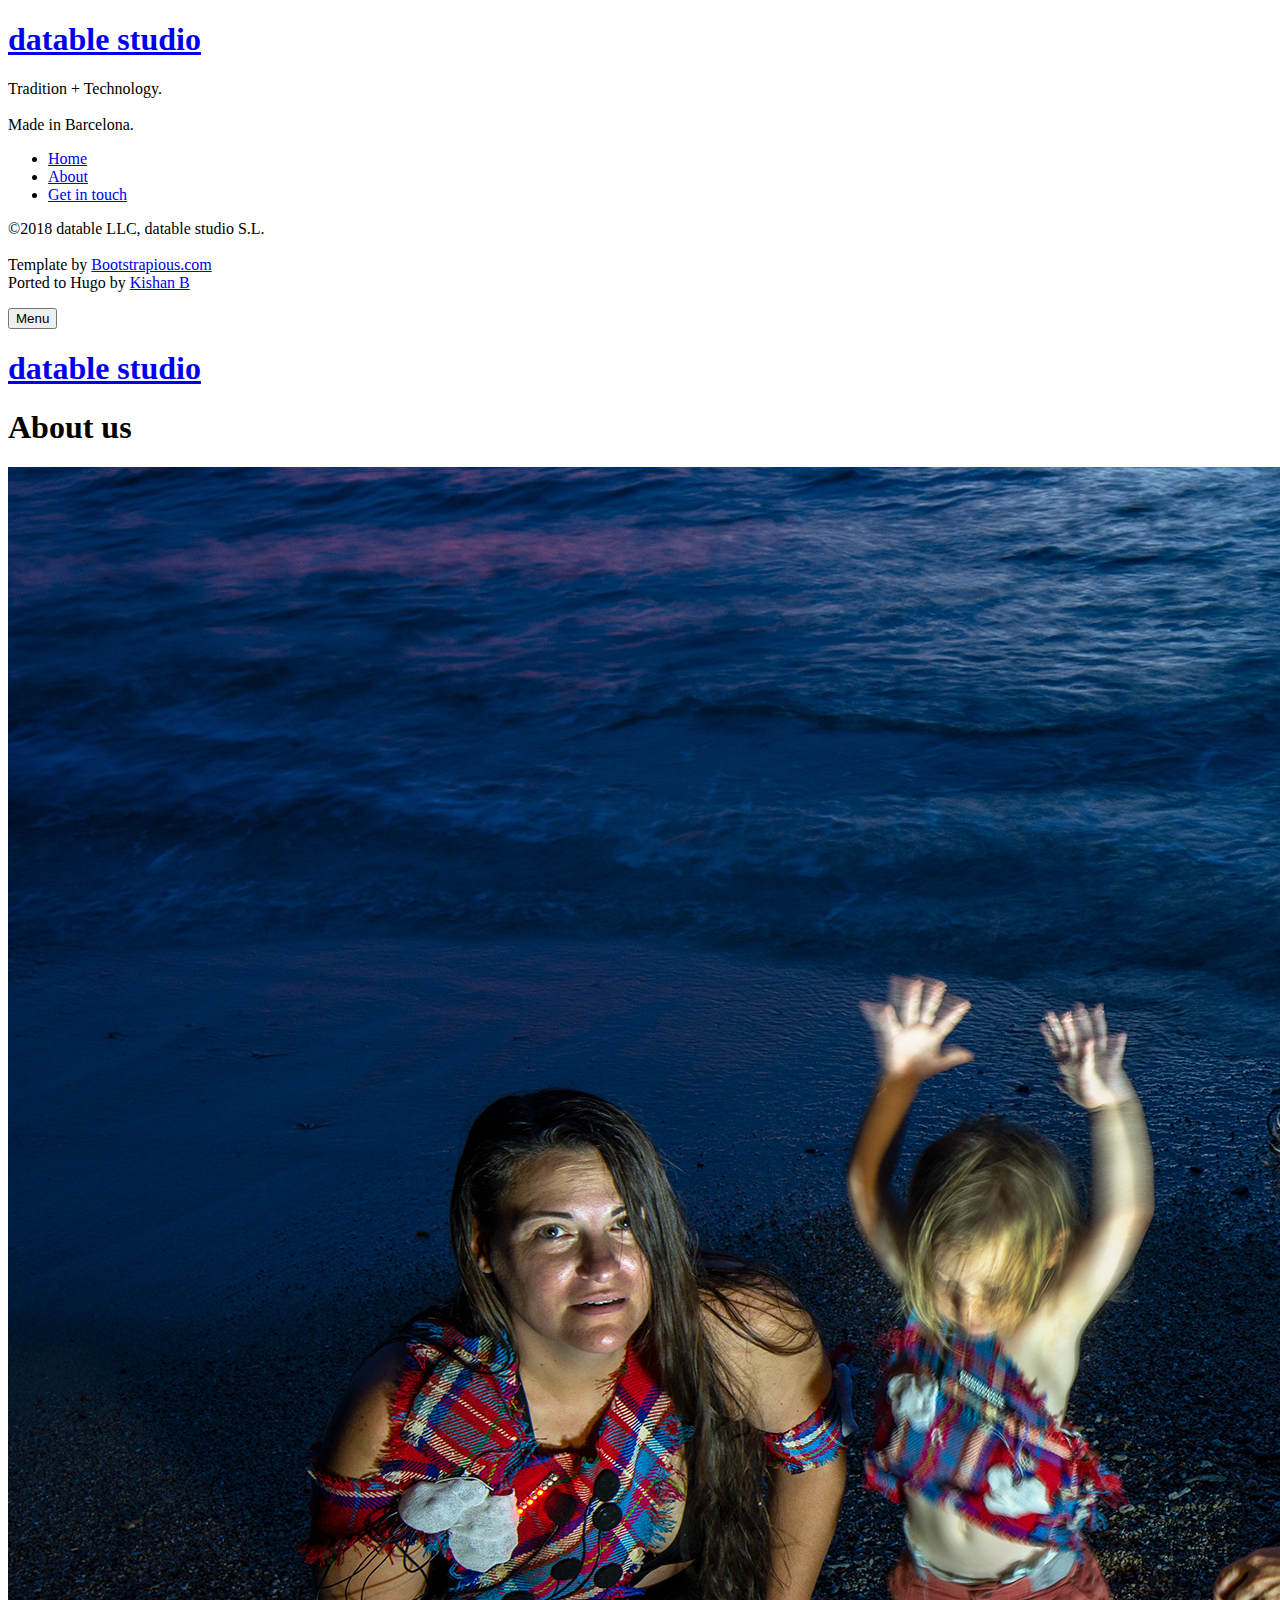
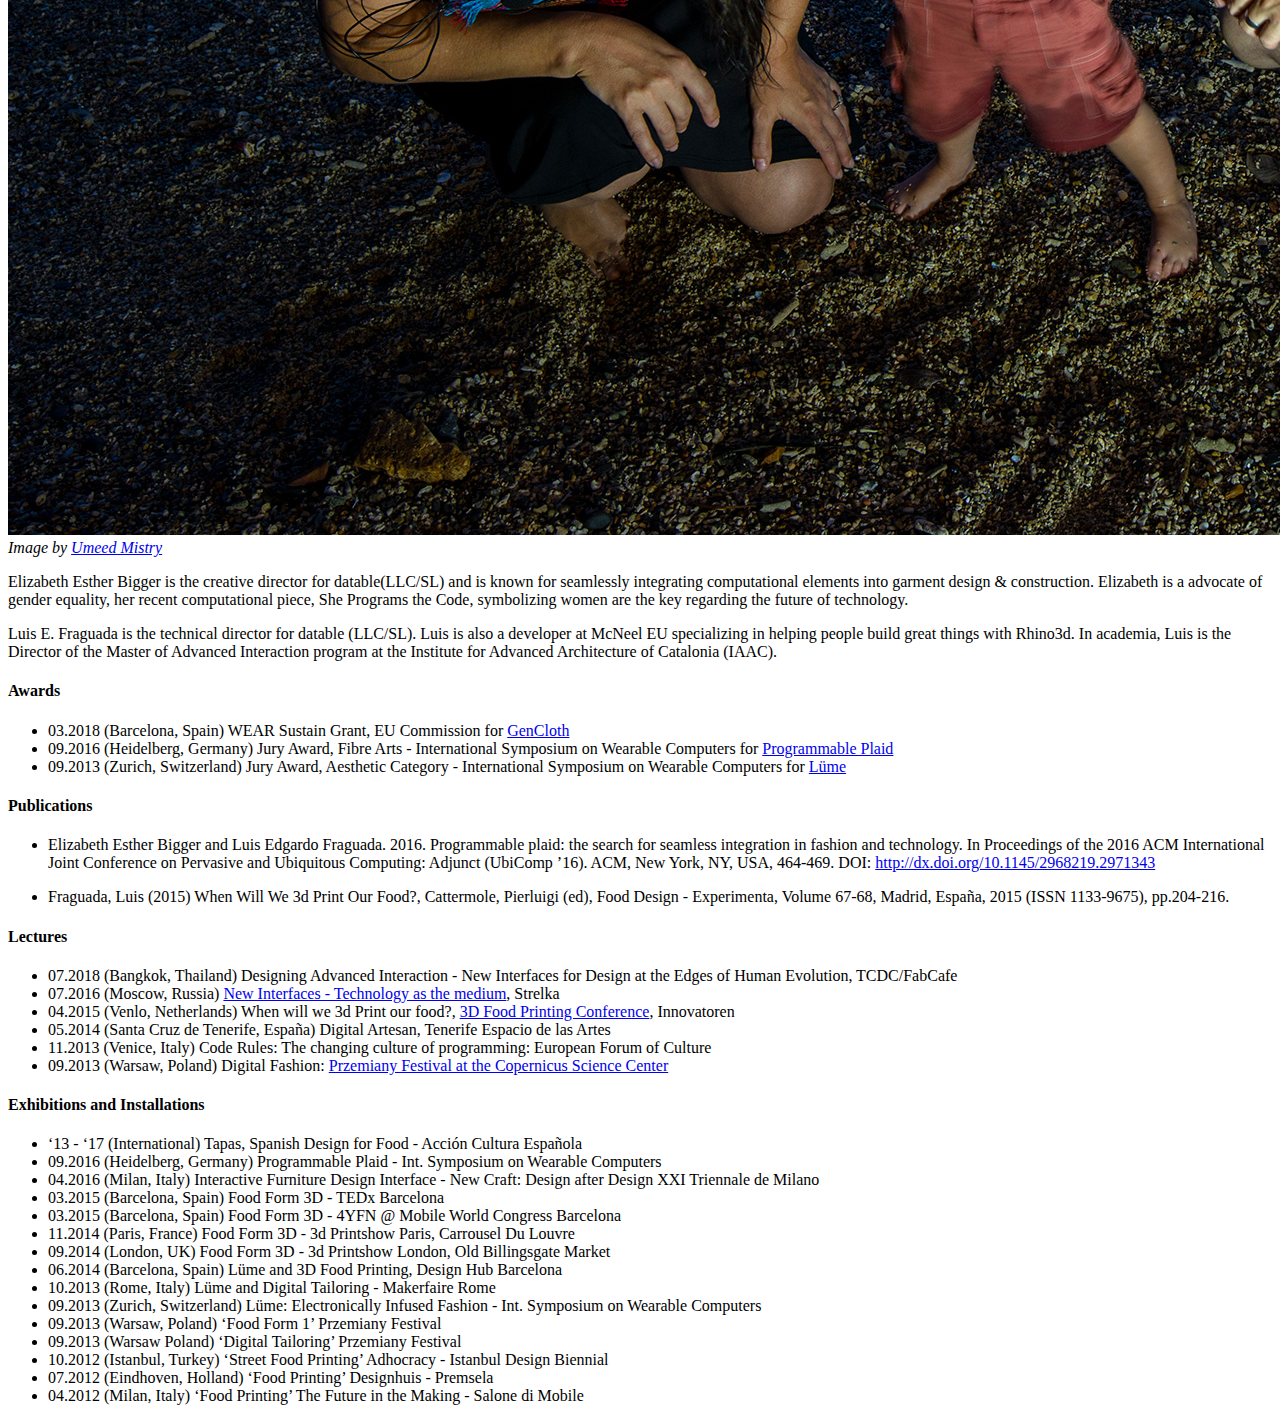
==== about/index.html @ 0001632e "first commit" ====
<!DOCTYPE html>
<html lang="en-us">
<head><meta charset="utf-8">
<meta http-equiv="X-UA-Compatible" content="IE=edge">
<title>About us</title>
<meta name="description" content="Describe your website">
<meta name="viewport" content="width=device-width, initial-scale=1">
<meta name="robots" content="all,follow">
<meta name="googlebot" content="index,follow,snippet,archive">
<link rel="stylesheet" href="https://example.org/css/bootstrap.min.css">
<link rel="stylesheet" href="//fonts.googleapis.com/css?family=Roboto:400,300,700,400italic">
<link rel="stylesheet" href="https://example.org/css/font-awesome.min.css">
<link rel="stylesheet" href="https://example.org/css/owl.carousel.css">
<link rel="stylesheet" href="https://example.org/css/owl.theme.css">


  <link href="https://example.org/css/style.default.css" rel="stylesheet" id="theme-stylesheet">

 

  
    <!--[if lt IE 9]>
        <script src="https://oss.maxcdn.com/html5shiv/3.7.2/html5shiv.min.js"></script>
        <script src="https://oss.maxcdn.com/respond/1.4.2/respond.min.js"></script>
    <![endif]-->
  


<link href="https://example.org/css/custom.css" rel="stylesheet">
<link rel="shortcut icon" href="https://example.org/img/favicon.png">

  <link href="https://example.org/about/index.xml" rel="alternate" type="application/rss+xml" title="datable studio" />
  <link href="https://example.org/about/index.xml" rel="feed" type="application/rss+xml" title="datable studio" />


</head>
<body>
  <div id="all">
      <div class="container-fluid">
          <div class="row row-offcanvas row-offcanvas-left">
              <div id="sidebar" class="col-xs-6 col-sm-4 col-md-3 sidebar-offcanvas">
  <div class="sidebar-content">
    <h1 class="sidebar-heading"><a href="https://example.org/">datable studio</a></h1>
    <p class="sidebar-p">
      Tradition + Technology.
<br/>
<br/>
Made in Barcelona.

      </p>
    <ul class="sidebar-menu">
      
      
      
      <li><a href="https://example.org/">Home</a></li>
      

      
      
      <li><a href="https://example.org/about/">About</a></li>
      

      
      
      <li><a href="https://example.org/contact/">Get in touch</a></li>
      

      
    </ul>
    <p class="social">
  
  
  
  <a href="https://twitter.com/data_able" data-animate-hover="pulse" class="external twitter">
    <i class="fa fa-twitter"></i>
  </a>
  
  
  <a href="https://www.instagram.com/data_able/" title="" class="external instagram">
    <i class="fa fa-instagram"></i>
  </a>
  
  
  <a href="mailto:contact@datable.net" data-animate-hover="pulse" class="email">
    <i class="fa fa-envelope"></i>
  </a>
  
  
  <a href="https://www.linkedin.com/company/datable-llc/" data-animate-hover="pulse" class="external">
    <i class="fa fa-linkedin"></i>
  </a>
  
  
  
  <a href="https://github.com/datablestudio" data-animate-hover="pulse" class="external">
    <i class="fa fa-github"></i>
  </a>
  
  
</p>

    <div class="copyright">
      <p class="credit">
        
          &copy;2018 datable LLC, datable studio S.L.
        
        <br/>
        <br/>
        Template by <a href="https://bootstrapious.com/free-templates" class="external">Bootstrapious.com</a>

<br/>
Ported to Hugo by <a href="https://github.com/kishaningithub">Kishan B</a>

      </p>
    </div>
  </div>
</div>

              
<div class="col-xs-12 col-sm-8 col-md-9 content-column white-background">
  <div class="small-navbar visible-xs">
  <button type="button" data-toggle="offcanvas" class="btn btn-ghost pull-left"> <i class="fa fa-align-left"> </i>Menu</button>
  <h1 class="small-navbar-heading"><a href="https://example.org/">datable studio</a></h1>
</div>

  <div class="row">
    <div class="col-lg-8">
      <div class="content-column-content">
         <h1>About us</h1>
         

<p><img src="/img/site_about.jpg" alt="This is datable" />
<em>Image by <a href="https://umeedmistry.wordpress.com/">Umeed Mistry</a></em></p>

<p>Elizabeth Esther Bigger is the creative director for datable(LLC/SL) and is known for seamlessly integrating computational elements into garment design &amp; construction. Elizabeth is a advocate of gender equality, her recent computational piece, She Programs the Code, symbolizing women are the key regarding the future of technology.</p>

<p>Luis E. Fraguada is the technical director for datable (LLC/SL). Luis is also a developer at McNeel EU specializing in helping people build great things with Rhino3d. In academia, Luis is the Director of the Master of Advanced Interaction program at the Institute for Advanced Architecture of Catalonia (IAAC).</p>

<h4 id="awards">Awards</h4>

<ul>
<li>03.2018 (Barcelona, Spain) WEAR Sustain Grant, EU Commission for <a href="https://example.org/portfolio/gencloth/">GenCloth</a></li>
<li>09.2016 (Heidelberg, Germany) Jury Award, Fibre Arts - International Symposium on Wearable Computers for <a href="{&lt; ref &quot;/portfolio/programmable-plaid.md&quot; &gt;}}">Programmable Plaid</a></li>
<li>09.2013 (Zurich, Switzerland) Jury Award, Aesthetic Category - International Symposium on Wearable Computers for <a href="https://example.org/portfolio/lume/">Lüme</a></li>
</ul>

<h4 id="publications">Publications</h4>

<ul>
<li><p>Elizabeth Esther Bigger and Luis Edgardo Fraguada. 2016. Programmable plaid: the search for seamless integration in fashion and technology. In Proceedings of the 2016 ACM International Joint Conference on Pervasive and Ubiquitous Computing: Adjunct (UbiComp ’16). ACM, New York, NY, USA, 464-469. DOI: <a href="http://dx.doi.org/10.1145/2968219.2971343">http://dx.doi.org/10.1145/2968219.2971343</a></p></li>

<li><p>Fraguada, Luis (2015) When Will We 3d Print Our Food?, Cattermole, Pierluigi (ed), Food Design - Experimenta, Volume 67-68, Madrid, España, 2015 (ISSN 1133-9675), pp.204-216.</p></li>
</ul>

<h4 id="lectures">Lectures</h4>

<ul>
<li>07.2018 (Bangkok, Thailand) Designing Advanced Interaction - New Interfaces for Design at the Edges of Human Evolution, TCDC/FabCafe</li>
<li>07.2016 (Moscow, Russia) <a href="http://strelka.com/en/events/event/2016/07/08/new-interfaces-technology-as-the-medium-by-which-we-engage-design">New Interfaces - Technology as the medium</a>, Strelka</li>
<li>04.2015 (Venlo, Netherlands) When will we 3d Print our food?, <a href="https://3dfoodprintingconference.com/previous-edition/">3D Food Printing Conference</a>, Innovatoren</li>
<li>05.2014 (Santa Cruz de Tenerife, España) Digital Artesan, Tenerife Espacio de las Artes</li>
<li>11.2013 (Venice, Italy) Code Rules: The changing culture of programming: European Forum of Culture</li>
<li>09.2013 (Warsaw, Poland) Digital Fashion: <a href="http://www.przemianyfestiwal.pl/">Przemiany Festival at the Copernicus Science Center</a></li>
</ul>

<h4 id="exhibitions-and-installations">Exhibitions and Installations</h4>

<ul>
<li>‘13 - ‘17 (International) Tapas, Spanish Design for Food - Acción Cultura Española</li>
<li>09.2016 (Heidelberg, Germany) Programmable Plaid - Int. Symposium on Wearable Computers</li>
<li>04.2016 (Milan, Italy) Interactive Furniture Design Interface - New Craft: Design after Design XXI Triennale de Milano</li>
<li>03.2015 (Barcelona, Spain) Food Form 3D - TEDx Barcelona</li>
<li>03.2015 (Barcelona, Spain) Food Form 3D - 4YFN @ Mobile World Congress Barcelona</li>
<li>11.2014 (Paris, France) Food Form 3D - 3d Printshow Paris, Carrousel Du Louvre</li>
<li>09.2014 (London, UK) Food Form 3D - 3d Printshow London, Old Billingsgate Market</li>
<li>06.2014 (Barcelona, Spain) Lüme and 3D Food Printing, Design Hub Barcelona</li>
<li>10.2013 (Rome, Italy) Lüme and Digital Tailoring - Makerfaire Rome</li>
<li>09.2013 (Zurich, Switzerland) Lüme: Electronically Infused Fashion - Int. Symposium on Wearable Computers</li>
<li>09.2013 (Warsaw, Poland) ‘Food Form 1’ Przemiany Festival</li>
<li>09.2013 (Warsaw Poland) ‘Digital Tailoring’ Przemiany Festival</li>
<li>10.2012 (Istanbul, Turkey) ‘Street Food Printing’ Adhocracy - Istanbul Design Biennial</li>
<li>07.2012 (Eindhoven, Holland) ‘Food Printing’ Designhuis - Premsela</li>
<li>04.2012 (Milan, Italy) ‘Food Printing’  The Future in the Making - Salone di Mobile</li>
</ul>

      </div>
    </div>
  </div>
</div>

          </div>
      </div>
  </div>
  <script src="https://example.org/js/jquery.min.js"></script>
<script src="https://example.org/js/bootstrap.min.js"></script>
<script src="https://example.org/js/jquery.cookie.js"> </script>
<script src="https://example.org/js/ekko-lightbox.js"></script>
<script src="https://example.org/js/jquery.scrollTo.min.js"></script>
<script src="https://example.org/js/masonry.pkgd.min.js"></script>
<script src="https://example.org/js/imagesloaded.pkgd.min.js"></script>
<script src="https://example.org/js/owl.carousel.min.js"></script>
<script src="https://example.org/js/front.js"></script>

</body>
</html>
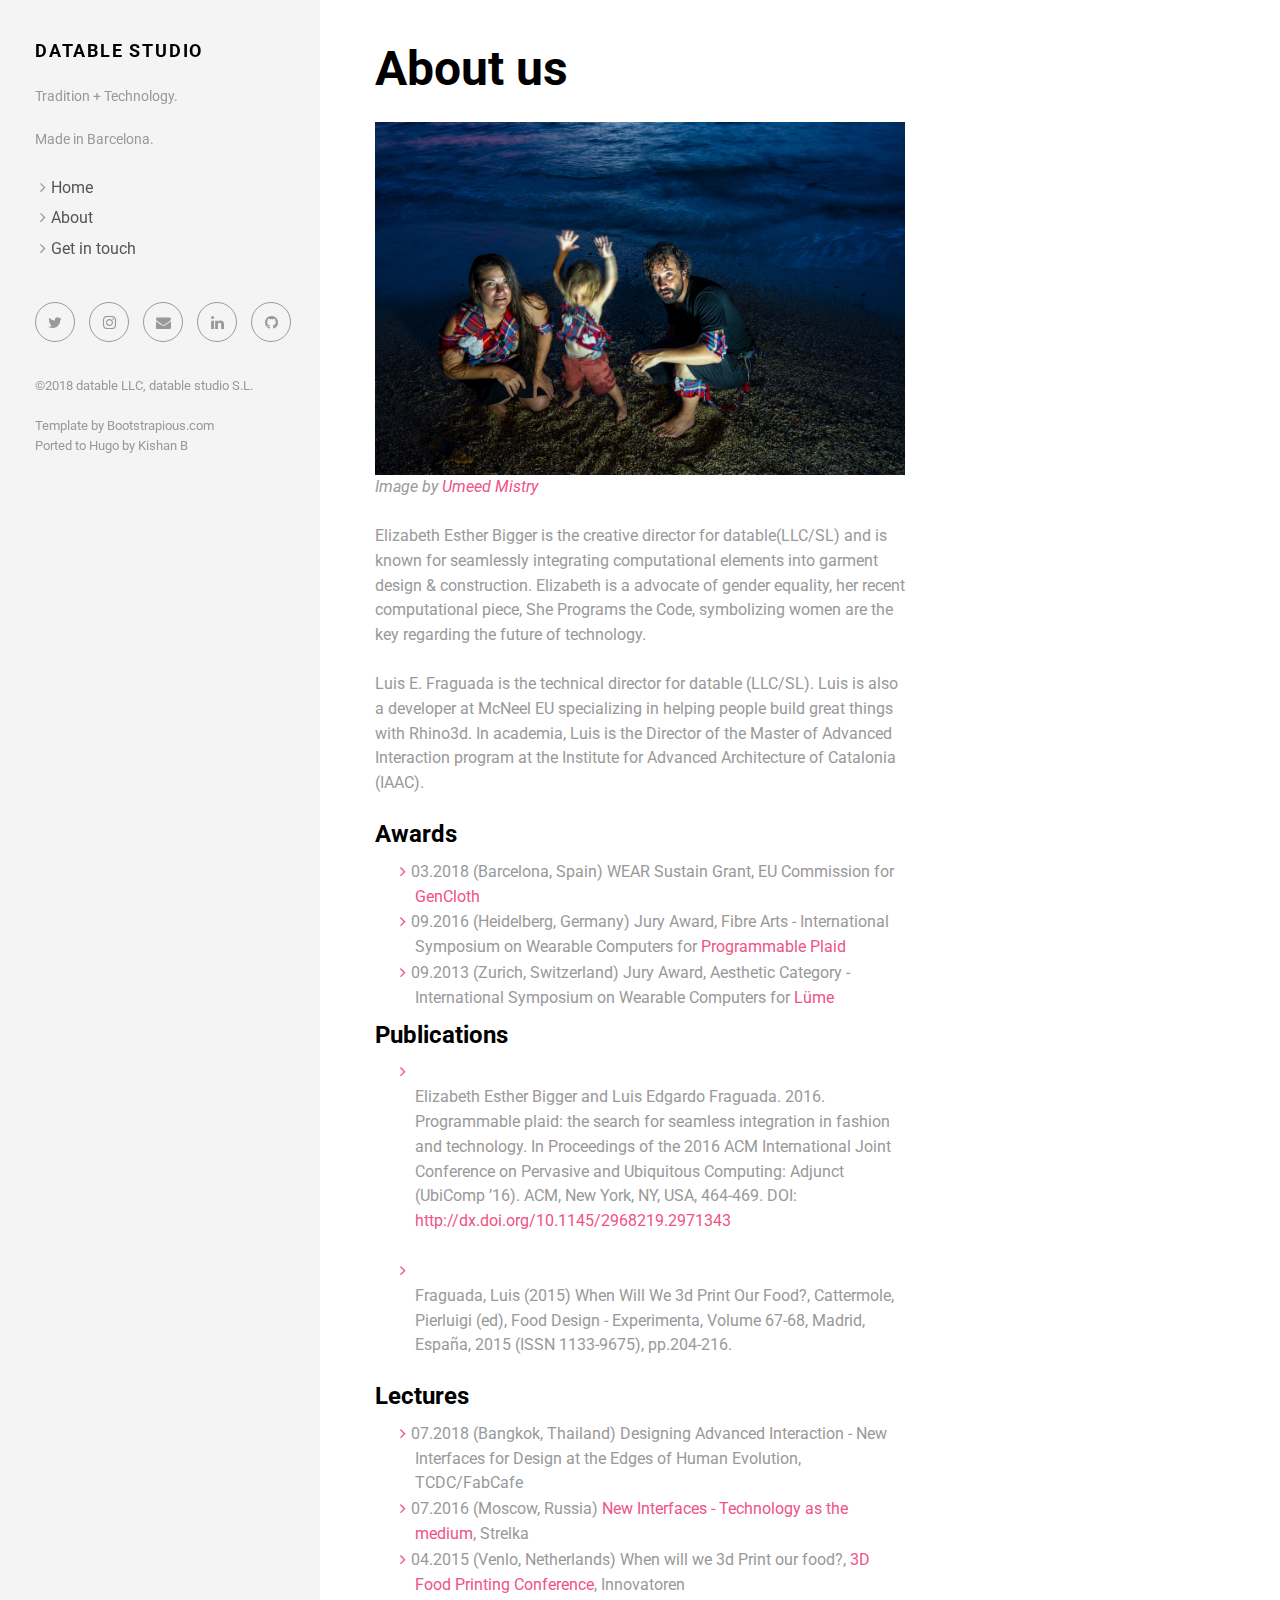
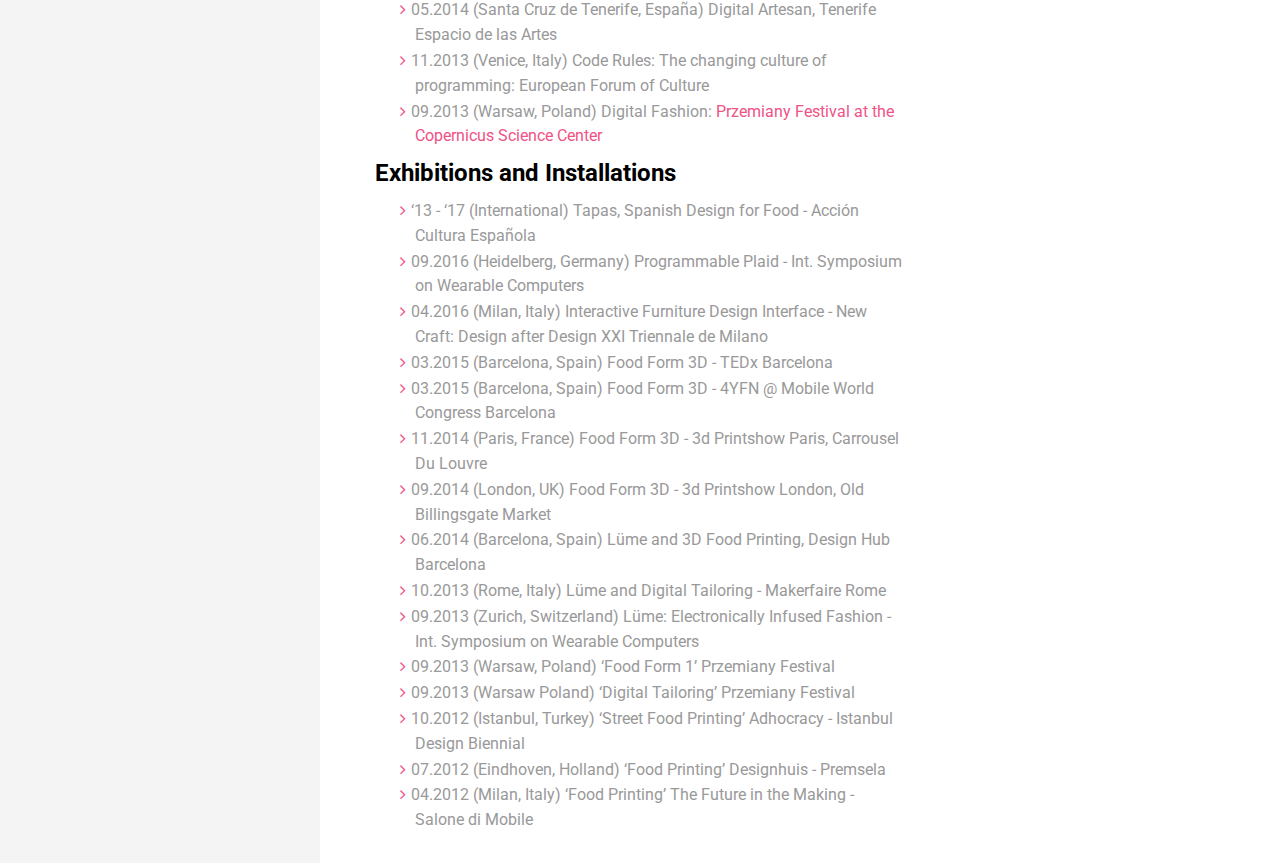
==== commit daa4f2a5: "fixing baseurl in hugo" ====
--- a/about/index.html
+++ b/about/index.html
@@ -7,14 +7,14 @@
 <meta name="viewport" content="width=device-width, initial-scale=1">
 <meta name="robots" content="all,follow">
 <meta name="googlebot" content="index,follow,snippet,archive">
-<link rel="stylesheet" href="https://example.org/css/bootstrap.min.css">
+<link rel="stylesheet" href="https://datablestudio.github.io/css/bootstrap.min.css">
 <link rel="stylesheet" href="//fonts.googleapis.com/css?family=Roboto:400,300,700,400italic">
-<link rel="stylesheet" href="https://example.org/css/font-awesome.min.css">
-<link rel="stylesheet" href="https://example.org/css/owl.carousel.css">
-<link rel="stylesheet" href="https://example.org/css/owl.theme.css">
-
-
-  <link href="https://example.org/css/style.default.css" rel="stylesheet" id="theme-stylesheet">
+<link rel="stylesheet" href="https://datablestudio.github.io/css/font-awesome.min.css">
+<link rel="stylesheet" href="https://datablestudio.github.io/css/owl.carousel.css">
+<link rel="stylesheet" href="https://datablestudio.github.io/css/owl.theme.css">
+
+
+  <link href="https://datablestudio.github.io/css/style.default.css" rel="stylesheet" id="theme-stylesheet">
 
  
 
@@ -26,12 +26,23 @@
   
 
 
-<link href="https://example.org/css/custom.css" rel="stylesheet">
-<link rel="shortcut icon" href="https://example.org/img/favicon.png">
-
-  <link href="https://example.org/about/index.xml" rel="alternate" type="application/rss+xml" title="datable studio" />
-  <link href="https://example.org/about/index.xml" rel="feed" type="application/rss+xml" title="datable studio" />
-
+<link href="https://datablestudio.github.io/css/custom.css" rel="stylesheet">
+<link rel="shortcut icon" href="https://datablestudio.github.io/img/favicon.png">
+
+  <link href="https://datablestudio.github.io/about/index.xml" rel="alternate" type="application/rss+xml" title="datable studio" />
+  <link href="https://datablestudio.github.io/about/index.xml" rel="feed" type="application/rss+xml" title="datable studio" />
+
+
+<script>
+var doNotTrack = false;
+if (!doNotTrack) {
+	window.ga=window.ga||function(){(ga.q=ga.q||[]).push(arguments)};ga.l=+new Date;
+	ga('create', 'UA-35839414-2', 'auto');
+	
+	ga('send', 'pageview');
+}
+</script>
+<script async src='https://www.google-analytics.com/analytics.js'></script>
 
 </head>
 <body>
@@ -40,7 +51,7 @@
           <div class="row row-offcanvas row-offcanvas-left">
               <div id="sidebar" class="col-xs-6 col-sm-4 col-md-3 sidebar-offcanvas">
   <div class="sidebar-content">
-    <h1 class="sidebar-heading"><a href="https://example.org/">datable studio</a></h1>
+    <h1 class="sidebar-heading"><a href="https://datablestudio.github.io/">datable studio</a></h1>
     <p class="sidebar-p">
       Tradition + Technology.
 <br/>
@@ -52,17 +63,17 @@
       
       
       
-      <li><a href="https://example.org/">Home</a></li>
-      
-
-      
-      
-      <li><a href="https://example.org/about/">About</a></li>
-      
-
-      
-      
-      <li><a href="https://example.org/contact/">Get in touch</a></li>
+      <li><a href="https://datablestudio.github.io/">Home</a></li>
+      
+
+      
+      
+      <li><a href="https://datablestudio.github.io/about/">About</a></li>
+      
+
+      
+      
+      <li><a href="https://datablestudio.github.io/contact/">Get in touch</a></li>
       
 
       
@@ -120,7 +131,7 @@
 <div class="col-xs-12 col-sm-8 col-md-9 content-column white-background">
   <div class="small-navbar visible-xs">
   <button type="button" data-toggle="offcanvas" class="btn btn-ghost pull-left"> <i class="fa fa-align-left"> </i>Menu</button>
-  <h1 class="small-navbar-heading"><a href="https://example.org/">datable studio</a></h1>
+  <h1 class="small-navbar-heading"><a href="https://datablestudio.github.io/">datable studio</a></h1>
 </div>
 
   <div class="row">
@@ -139,9 +150,9 @@
 <h4 id="awards">Awards</h4>
 
 <ul>
-<li>03.2018 (Barcelona, Spain) WEAR Sustain Grant, EU Commission for <a href="https://example.org/portfolio/gencloth/">GenCloth</a></li>
+<li>03.2018 (Barcelona, Spain) WEAR Sustain Grant, EU Commission for <a href="https://datablestudio.github.io/portfolio/gencloth/">GenCloth</a></li>
 <li>09.2016 (Heidelberg, Germany) Jury Award, Fibre Arts - International Symposium on Wearable Computers for <a href="{&lt; ref &quot;/portfolio/programmable-plaid.md&quot; &gt;}}">Programmable Plaid</a></li>
-<li>09.2013 (Zurich, Switzerland) Jury Award, Aesthetic Category - International Symposium on Wearable Computers for <a href="https://example.org/portfolio/lume/">Lüme</a></li>
+<li>09.2013 (Zurich, Switzerland) Jury Award, Aesthetic Category - International Symposium on Wearable Computers for <a href="https://datablestudio.github.io/portfolio/lume/">Lüme</a></li>
 </ul>
 
 <h4 id="publications">Publications</h4>
@@ -191,15 +202,15 @@
           </div>
       </div>
   </div>
-  <script src="https://example.org/js/jquery.min.js"></script>
-<script src="https://example.org/js/bootstrap.min.js"></script>
-<script src="https://example.org/js/jquery.cookie.js"> </script>
-<script src="https://example.org/js/ekko-lightbox.js"></script>
-<script src="https://example.org/js/jquery.scrollTo.min.js"></script>
-<script src="https://example.org/js/masonry.pkgd.min.js"></script>
-<script src="https://example.org/js/imagesloaded.pkgd.min.js"></script>
-<script src="https://example.org/js/owl.carousel.min.js"></script>
-<script src="https://example.org/js/front.js"></script>
+  <script src="https://datablestudio.github.io/js/jquery.min.js"></script>
+<script src="https://datablestudio.github.io/js/bootstrap.min.js"></script>
+<script src="https://datablestudio.github.io/js/jquery.cookie.js"> </script>
+<script src="https://datablestudio.github.io/js/ekko-lightbox.js"></script>
+<script src="https://datablestudio.github.io/js/jquery.scrollTo.min.js"></script>
+<script src="https://datablestudio.github.io/js/masonry.pkgd.min.js"></script>
+<script src="https://datablestudio.github.io/js/imagesloaded.pkgd.min.js"></script>
+<script src="https://datablestudio.github.io/js/owl.carousel.min.js"></script>
+<script src="https://datablestudio.github.io/js/front.js"></script>
 
 </body>
 </html>
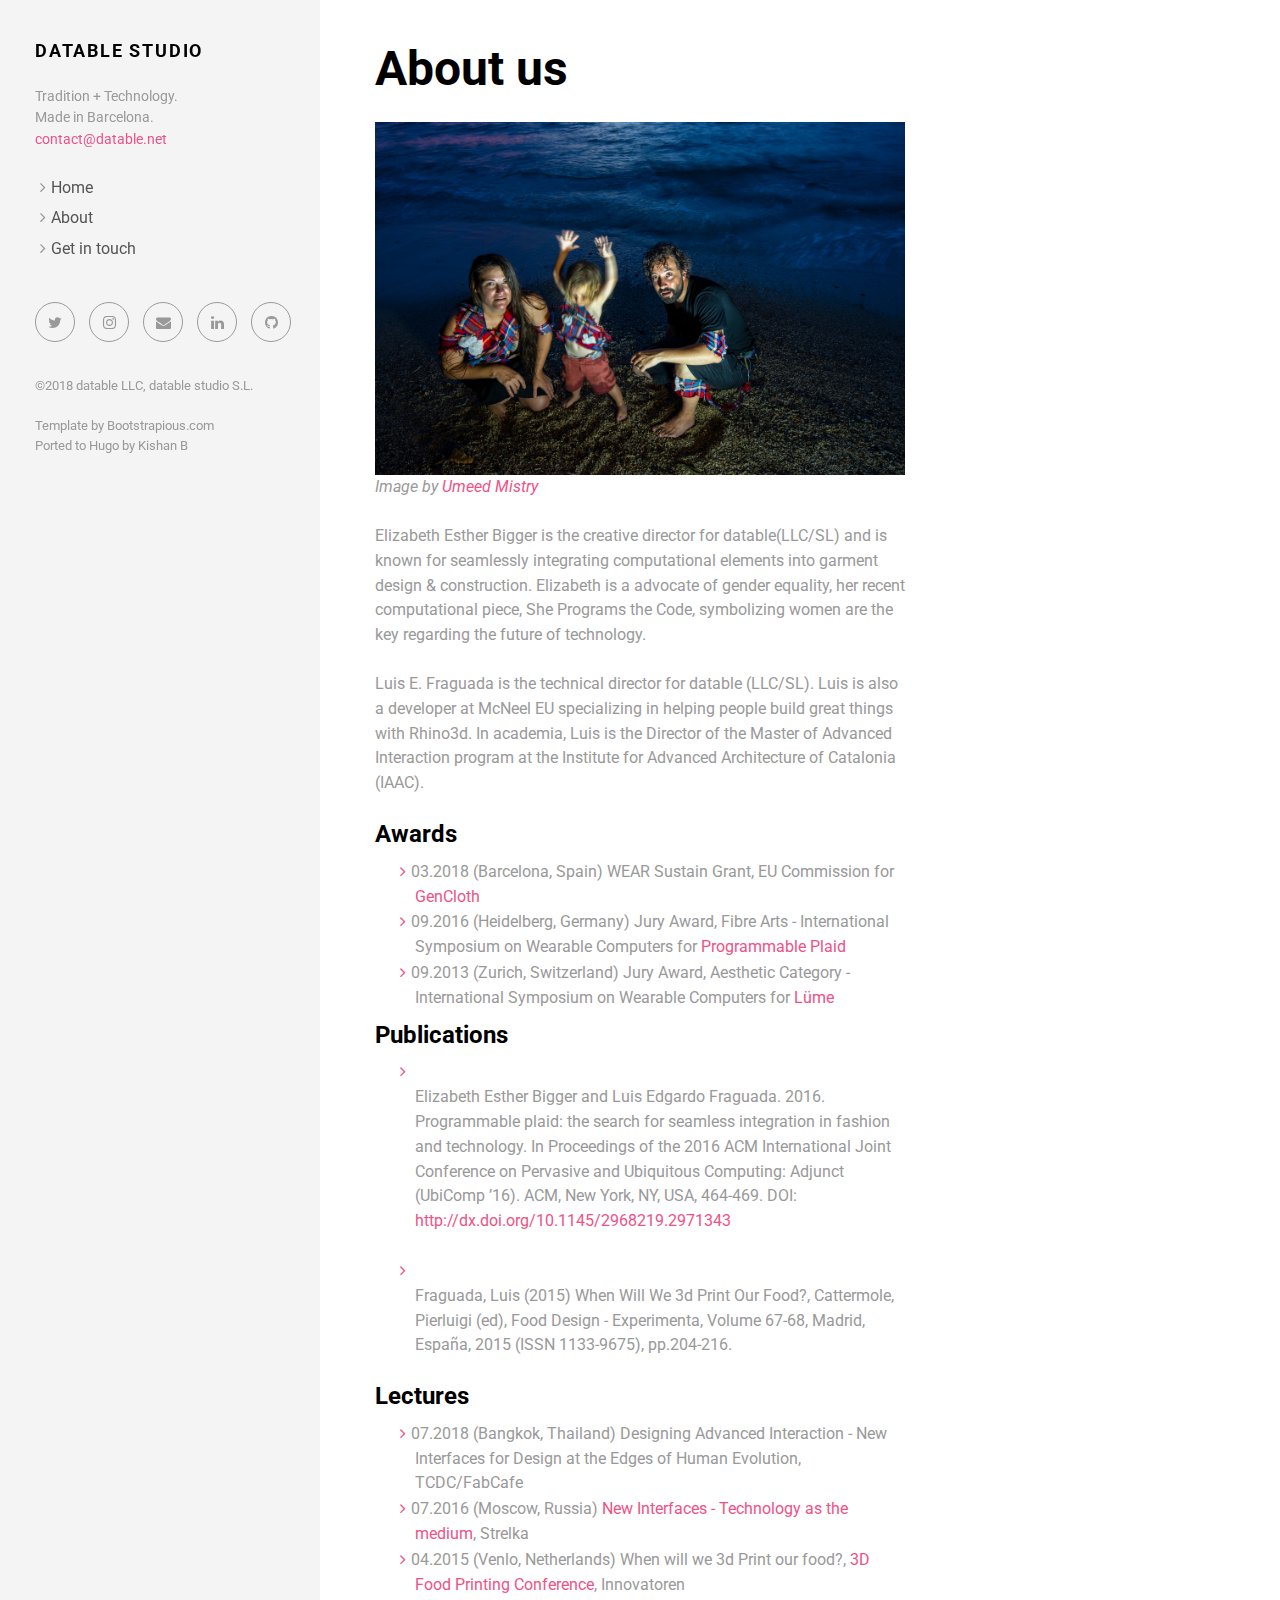
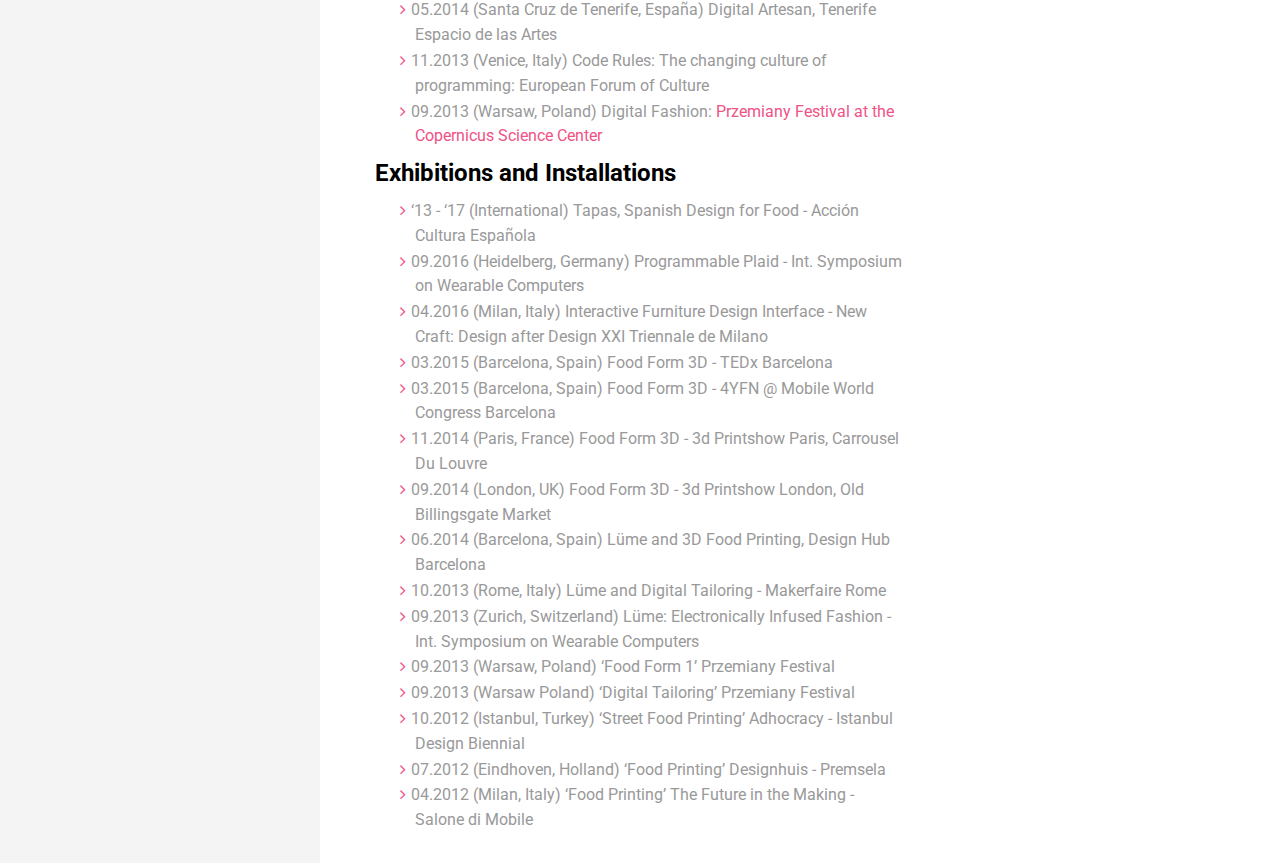
==== commit 83b202b8: "adding contact email to front page" ====
--- a/about/index.html
+++ b/about/index.html
@@ -55,8 +55,9 @@
     <p class="sidebar-p">
       Tradition + Technology.
 <br/>
+Made in Barcelona.
 <br/>
-Made in Barcelona.
+<a href="mailto:contact@datable.net">contact@datable.net</a>
 
       </p>
     <ul class="sidebar-menu">
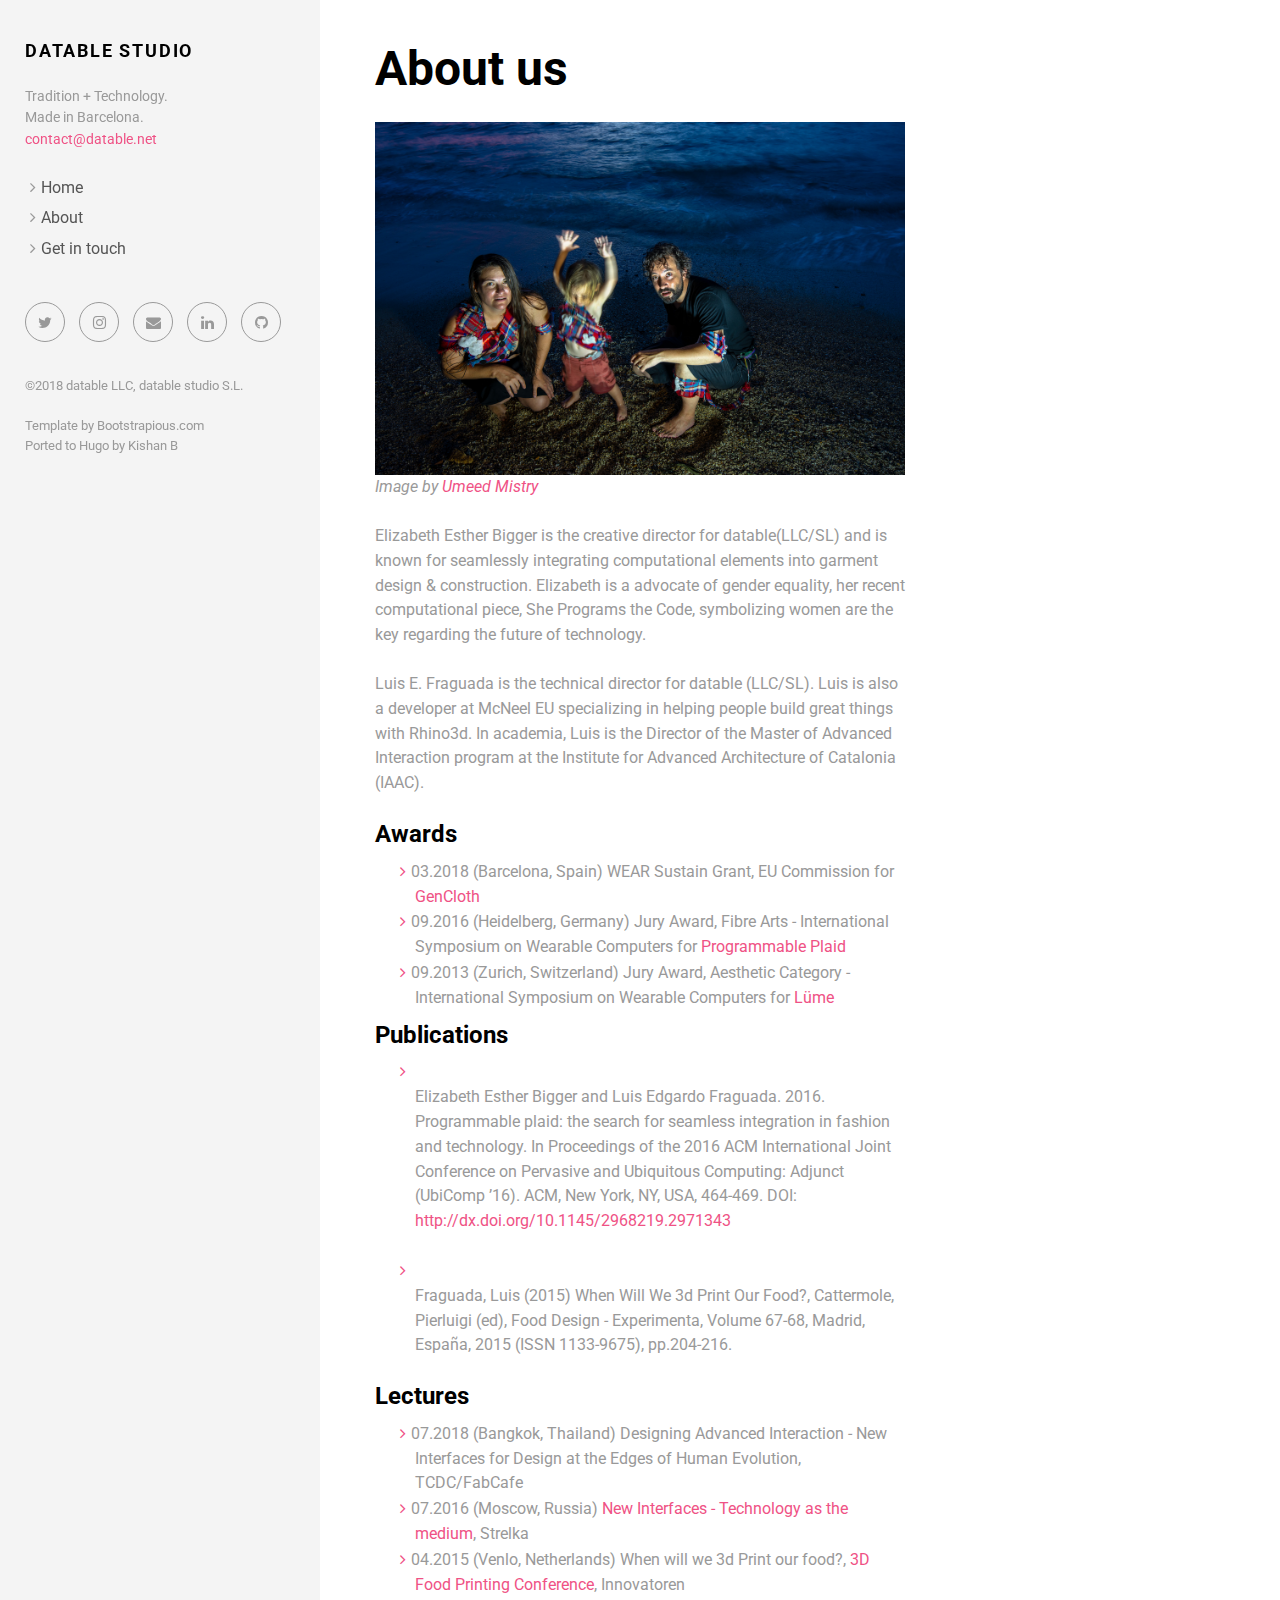
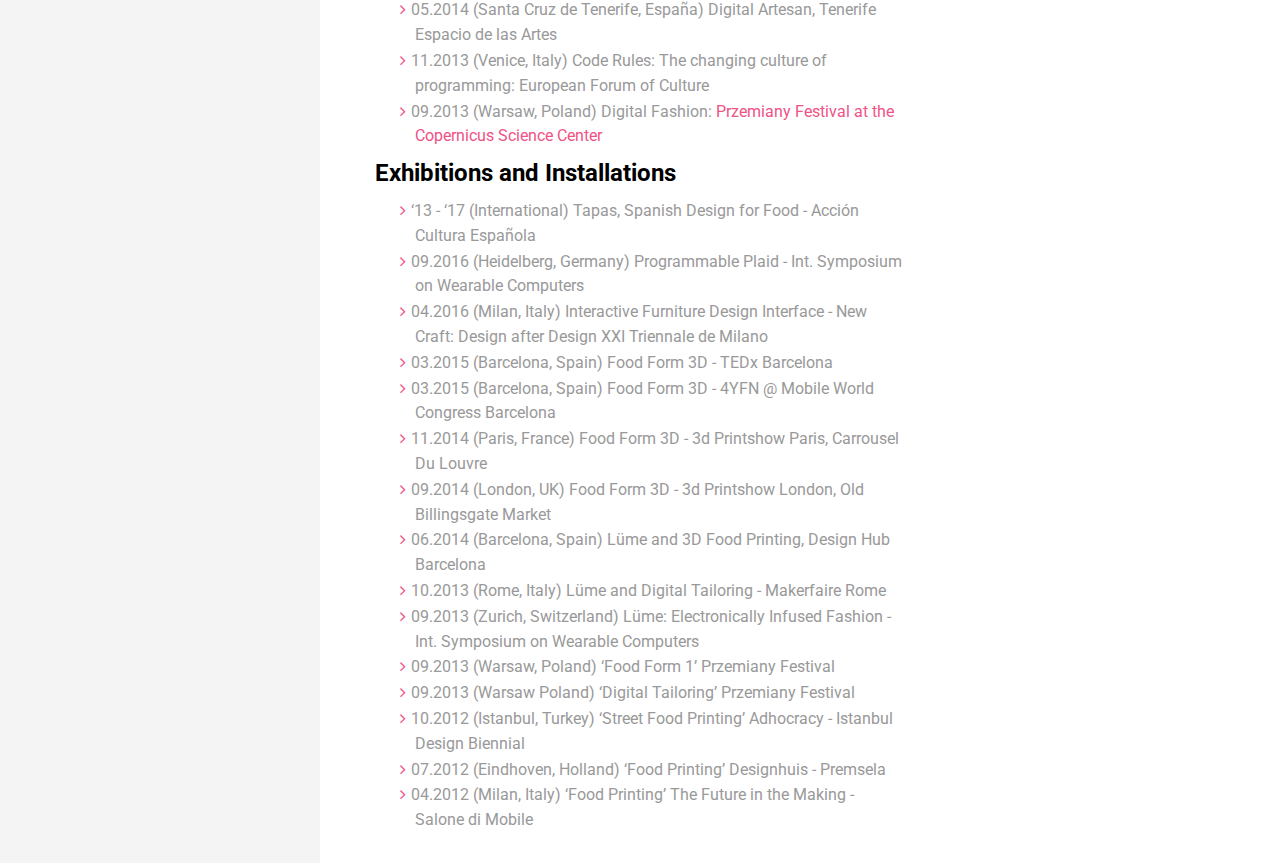
==== commit 768b9fd0: "Patching mobile menu" ====
--- a/about/index.html
+++ b/about/index.html
@@ -27,7 +27,7 @@
 
 
 <link href="https://datablestudio.github.io/css/custom.css" rel="stylesheet">
-<link rel="shortcut icon" href="https://datablestudio.github.io/img/favicon.png">
+<link rel="shortcut icon" href="https://datablestudio.github.io/img/favicon.ico">
 
   <link href="https://datablestudio.github.io/about/index.xml" rel="alternate" type="application/rss+xml" title="datable studio" />
   <link href="https://datablestudio.github.io/about/index.xml" rel="feed" type="application/rss+xml" title="datable studio" />
@@ -131,7 +131,7 @@
               
 <div class="col-xs-12 col-sm-8 col-md-9 content-column white-background">
   <div class="small-navbar visible-xs">
-  <button type="button" data-toggle="offcanvas" class="btn btn-ghost pull-left"> <i class="fa fa-align-left"> </i>Menu</button>
+  <button type="button" data-toggle="offcanvas" class="btn btn-ghost pull-left"> <i class="fa fa-align-left"> </i></button>
   <h1 class="small-navbar-heading"><a href="https://datablestudio.github.io/">datable studio</a></h1>
 </div>
 
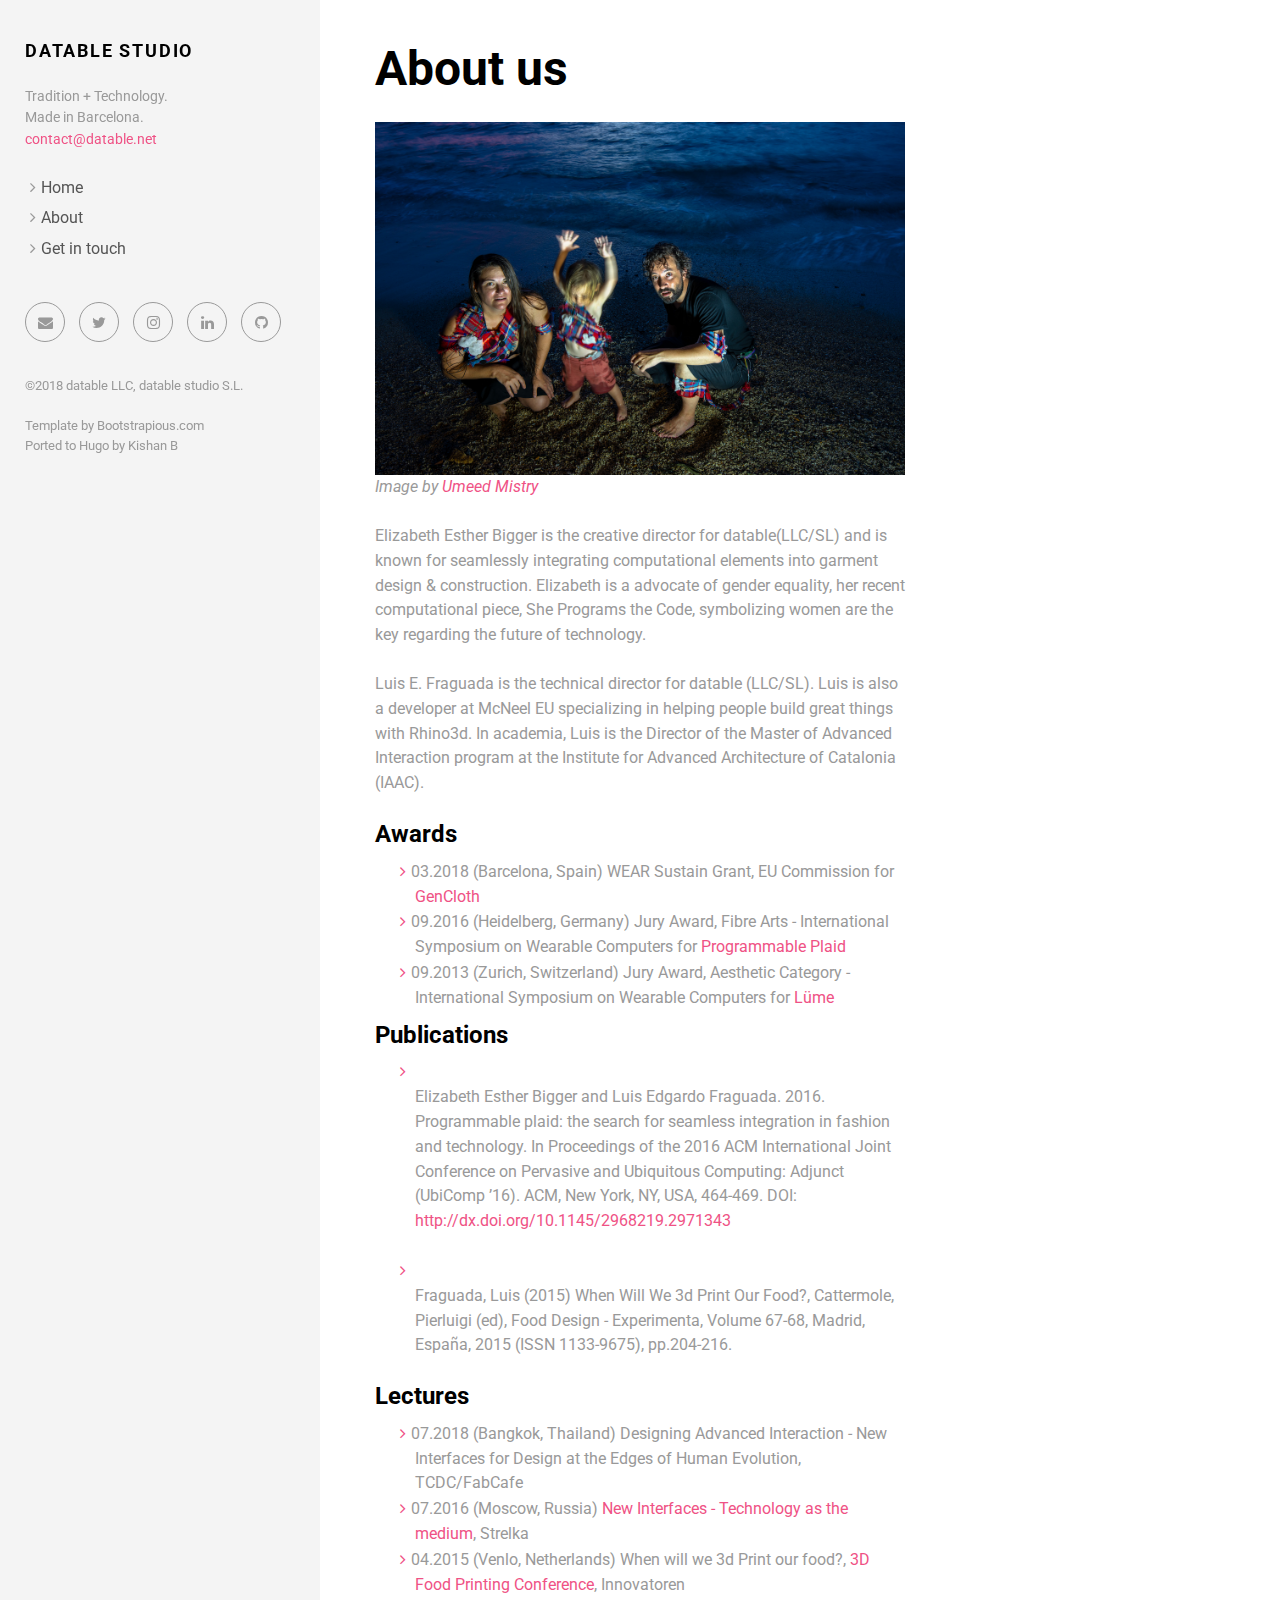
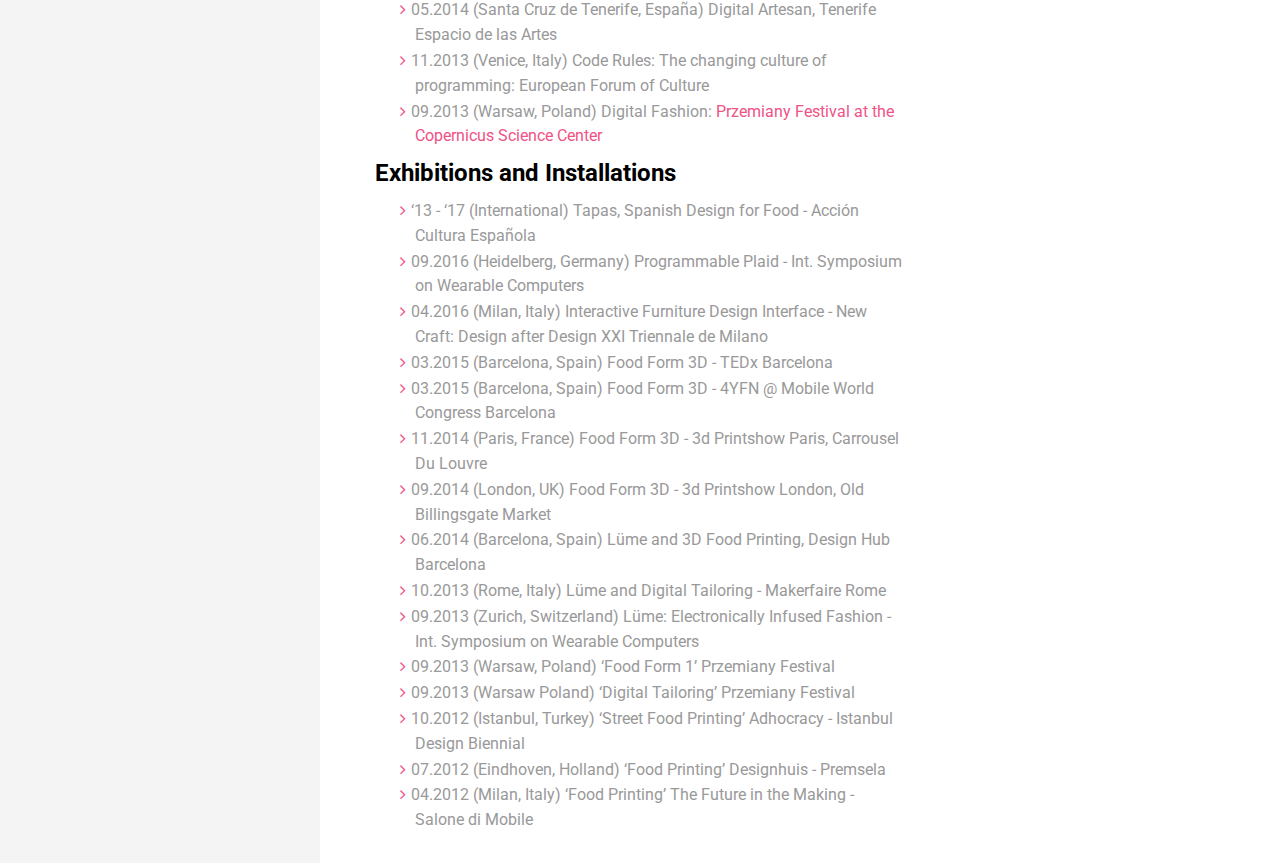
==== commit abd54672: "reordering social buttons" ====
--- a/about/index.html
+++ b/about/index.html
@@ -81,6 +81,11 @@
     </ul>
     <p class="social">
   
+  <a href="mailto:contact@datable.net" data-animate-hover="pulse" class="email">
+    <i class="fa fa-envelope"></i>
+  </a>
+  
+  
   
   
   <a href="https://twitter.com/data_able" data-animate-hover="pulse" class="external twitter">
@@ -90,11 +95,6 @@
   
   <a href="https://www.instagram.com/data_able/" title="" class="external instagram">
     <i class="fa fa-instagram"></i>
-  </a>
-  
-  
-  <a href="mailto:contact@datable.net" data-animate-hover="pulse" class="email">
-    <i class="fa fa-envelope"></i>
   </a>
   
   
